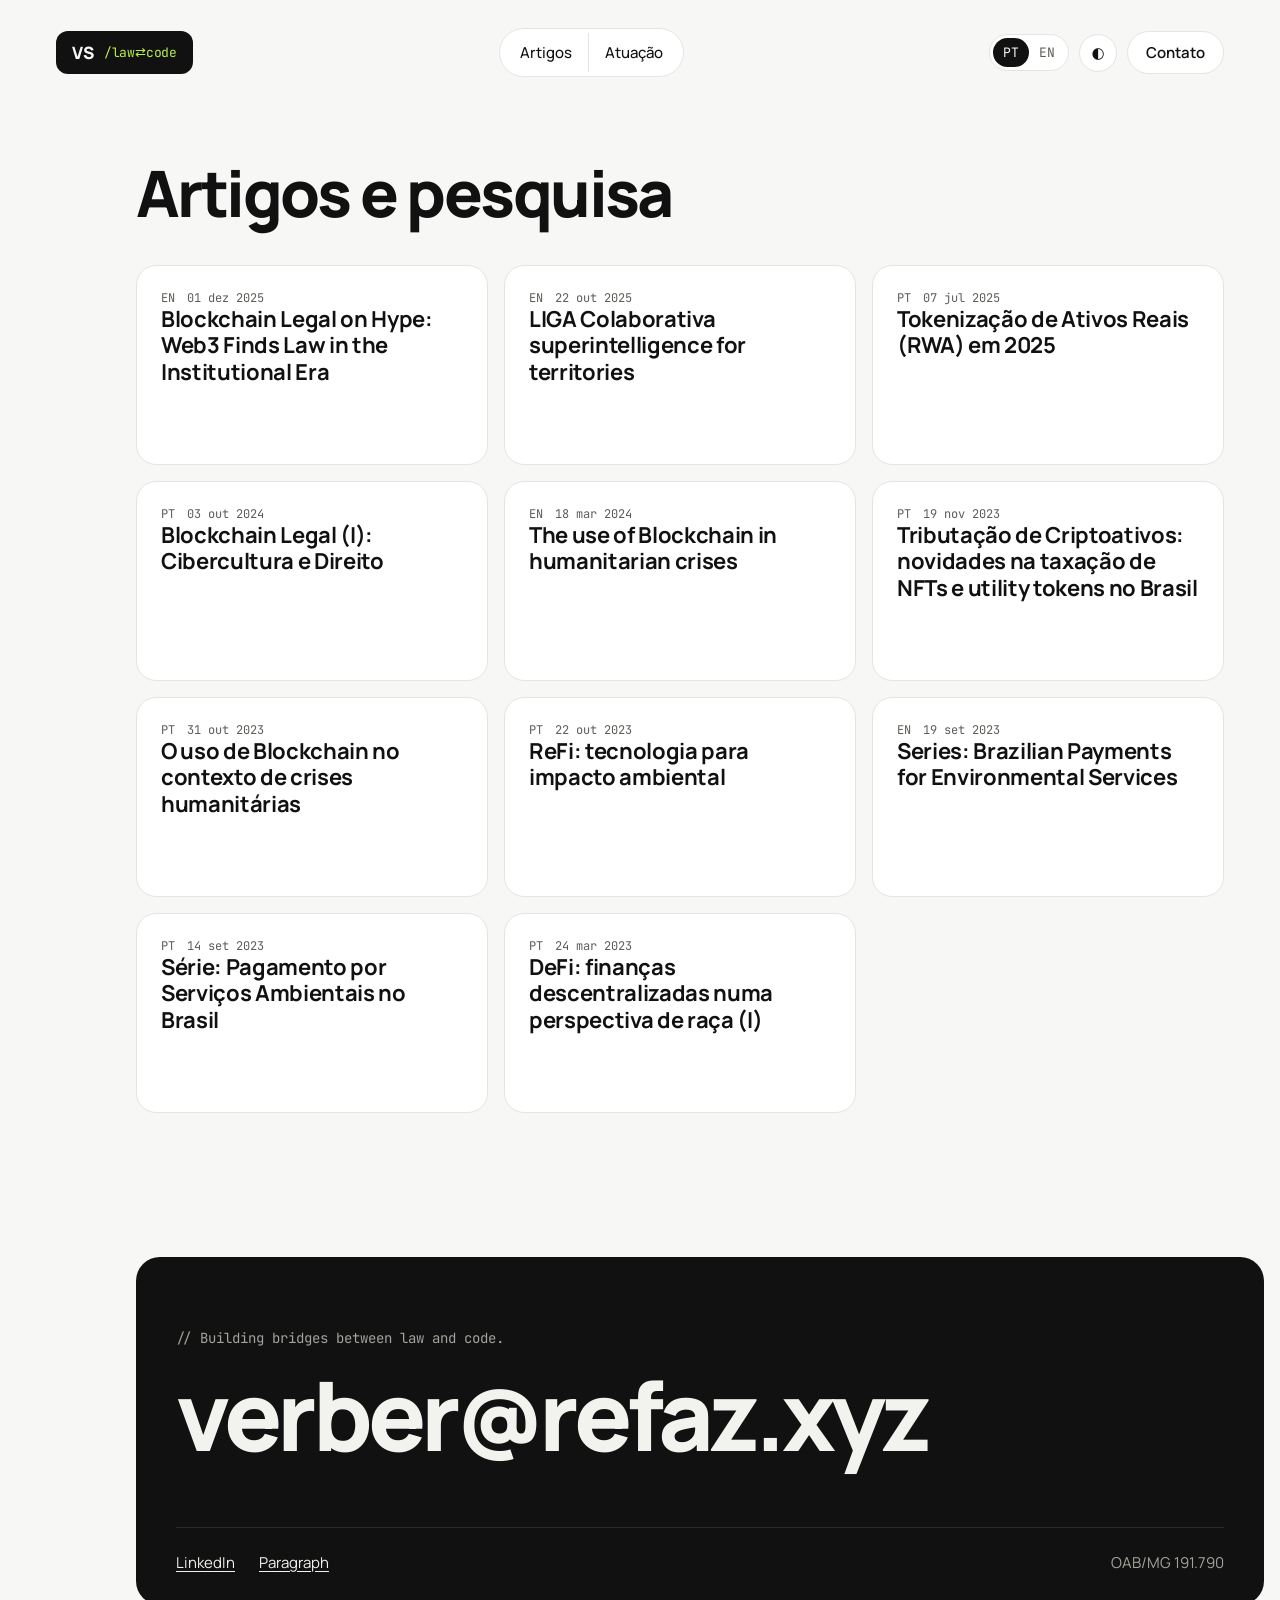
==== artigos/index.html @ 35f4c139 "Página de Artigos (PT e EN), imagem og 1200x630 e sitemap com 4 URLs" ====
<!doctype html>
<html lang="pt-BR">
<head>
<meta charset="utf-8">
<meta name="viewport" content="width=device-width, initial-scale=1">
<title>Artigos e pesquisa | Verber Souza</title>
<meta name="description" content="Artigos e pesquisa de Verber Souza sobre blockchain, criptoativos, tokenização, DeFi e finanças regenerativas, publicados no Paragraph.">
<link rel="canonical" href="https://verber.refaz.studio/artigos/">
<link rel="alternate" hreflang="pt-BR" href="https://verber.refaz.studio/artigos/">
<link rel="alternate" hreflang="en" href="https://verber.refaz.studio/en/articles/">
<link rel="alternate" hreflang="x-default" href="https://verber.refaz.studio/artigos/">
<meta property="og:type" content="website">
<meta property="og:title" content="Artigos e pesquisa | Verber Souza">
<meta property="og:description" content="Artigos e pesquisa de Verber Souza sobre blockchain, criptoativos, tokenização, DeFi e finanças regenerativas, publicados no Paragraph.">
<meta property="og:url" content="https://verber.refaz.studio/artigos/">
<meta property="og:image" content="https://verber.refaz.studio/assets/og-image.jpg">
<meta property="og:locale" content="pt_BR">
<meta name="twitter:card" content="summary_large_image">
<link rel="preconnect" href="https://fonts.googleapis.com">
<link rel="preconnect" href="https://fonts.gstatic.com" crossorigin>
<link href="https://fonts.googleapis.com/css2?family=Manrope:wght@400;500;600;700;800&family=JetBrains+Mono:wght@400;500&display=swap" rel="stylesheet">
<link rel="stylesheet" href="../assets/style.css">
<script>try{var s=localStorage.getItem('theme');if(s==='dark'||s==='light')document.documentElement.dataset.theme=s}catch(e){}</script>
<script type="application/ld+json">{"@context": "https://schema.org", "@type": "CollectionPage", "name": "Artigos e pesquisa | Verber Souza", "url": "https://verber.refaz.studio/artigos/", "inLanguage": "pt-BR", "description": "Artigos e pesquisa de Verber Souza sobre blockchain, criptoativos, tokenização, DeFi e finanças regenerativas, publicados no Paragraph.", "isPartOf": {"@type": "WebSite", "name": "Verber Souza", "url": "https://verber.refaz.studio/"}, "author": {"@type": "Person", "name": "Verber Souza", "url": "https://verber.refaz.studio/"}, "mainEntity": {"@type": "ItemList", "itemListElement": [{"@type": "ListItem", "position": 1, "name": "Blockchain Legal on Hype: Web3 Finds Law in the Institutional Era", "url": "https://paragraph.com/@verb4l/blockchain-legal-on-hype-web3-finds-law-institutional-era"}, {"@type": "ListItem", "position": 2, "name": "LIGA Colaborativa superintelligence for territories", "url": "https://paragraph.com/@verb4l/liga-colaborativa-superintelligence-for-territories"}, {"@type": "ListItem", "position": 3, "name": "Tokenização de Ativos Reais (RWA) em 2025", "url": "https://paragraph.com/@verb4l/tokeniza-o-de-ativos-reais-rwa-em-2025"}, {"@type": "ListItem", "position": 4, "name": "Blockchain Legal (I): Cibercultura e Direito", "url": "https://paragraph.com/@verb4l/blockchain-legal-i-cibercultura-e-direito"}, {"@type": "ListItem", "position": 5, "name": "The use of Blockchain in humanitarian crises", "url": "https://paragraph.com/@verb4l/the-use-of-blockchain-in-humanitarian-crises"}, {"@type": "ListItem", "position": 6, "name": "Tributação de Criptoativos: novidades na taxação de NFTs e utility tokens no Brasil", "url": "https://paragraph.com/@verb4l/tributa-o-de-criptoativos-novidades-na-taxa-o-de-nfts-e-utility-tokens-no-brasil"}, {"@type": "ListItem", "position": 7, "name": "O uso de Blockchain no contexto de crises humanitárias", "url": "https://paragraph.com/@verb4l/o-uso-de-blockchain-no-contexto-de-crises-humanit-rias"}, {"@type": "ListItem", "position": 8, "name": "ReFi: tecnologia para impacto ambiental", "url": "https://paragraph.com/@verb4l/refi-tecnologia-para-impacto-ambiental"}, {"@type": "ListItem", "position": 9, "name": "Series: Brazilian Payments for Environmental Services", "url": "https://paragraph.com/@verb4l/series-brazilian-payments-for-environmental-services"}, {"@type": "ListItem", "position": 10, "name": "Série: Pagamento por Serviços Ambientais no Brasil", "url": "https://paragraph.com/@verb4l/s-rie-pagamento-por-servi-os-ambientais-no-brasil"}, {"@type": "ListItem", "position": 11, "name": "DeFi: finanças descentralizadas numa perspectiva de raça (I)", "url": "https://paragraph.com/@verb4l/defi-finan-as-descentralizadas-numa-perspectiva-de-ra-a-i"}]}}</script>
</head>
<body>
<div class="shell">
<header class="top">
<a class="logo" href="../"><span class="logo-vs">VS</span><span class="logo-tag">/law⇄code</span></a>
<nav class="pill nav" aria-label="Principal"><a href="./">Artigos</a><a href="../#atuacao">Atuação</a></nav>
<div class="top-right">
<div class="lang" role="group" aria-label="Language"><a href="./" hreflang="pt-BR" lang="pt-BR" aria-current="true">PT</a><a href="../en/articles/" hreflang="en" lang="en">EN</a></div>
<button class="icon-btn" type="button" data-theme-toggle aria-label="Alternar tema">◐</button>
<a class="contact-btn" href="#contato">Contato</a>
<details class="menu"><summary class="icon-btn" aria-label="Menu">☰</summary><div class="menu-panel"><a href="./">Artigos</a><a href="../#atuacao">Atuação</a><a href="#contato">Contato</a></div></details>
</div>
</header>

<section class="row sec page-top" id="artigos"><div class="gutter" aria-hidden="true"></div><div class="sec-body"><h1 class="page-title" data-reveal>Artigos e pesquisa</h1><div class="cards articles" data-reveal><article class="card article"><div class="meta"><span>EN</span><time datetime="2025-12-01">01 dez 2025</time></div><h3><a href="https://paragraph.com/@verb4l/blockchain-legal-on-hype-web3-finds-law-institutional-era" rel="noopener">Blockchain Legal on Hype: Web3 Finds Law in the Institutional Era</a></h3></article><article class="card article"><div class="meta"><span>EN</span><time datetime="2025-10-22">22 out 2025</time></div><h3><a href="https://paragraph.com/@verb4l/liga-colaborativa-superintelligence-for-territories" rel="noopener">LIGA Colaborativa superintelligence for territories</a></h3></article><article class="card article"><div class="meta"><span>PT</span><time datetime="2025-07-07">07 jul 2025</time></div><h3><a href="https://paragraph.com/@verb4l/tokeniza-o-de-ativos-reais-rwa-em-2025" rel="noopener">Tokenização de Ativos Reais (RWA) em 2025</a></h3></article><article class="card article"><div class="meta"><span>PT</span><time datetime="2024-10-03">03 out 2024</time></div><h3><a href="https://paragraph.com/@verb4l/blockchain-legal-i-cibercultura-e-direito" rel="noopener">Blockchain Legal (I): Cibercultura e Direito</a></h3></article><article class="card article"><div class="meta"><span>EN</span><time datetime="2024-03-18">18 mar 2024</time></div><h3><a href="https://paragraph.com/@verb4l/the-use-of-blockchain-in-humanitarian-crises" rel="noopener">The use of Blockchain in humanitarian crises</a></h3></article><article class="card article"><div class="meta"><span>PT</span><time datetime="2023-11-19">19 nov 2023</time></div><h3><a href="https://paragraph.com/@verb4l/tributa-o-de-criptoativos-novidades-na-taxa-o-de-nfts-e-utility-tokens-no-brasil" rel="noopener">Tributação de Criptoativos: novidades na taxação de NFTs e utility tokens no Brasil</a></h3></article><article class="card article"><div class="meta"><span>PT</span><time datetime="2023-10-31">31 out 2023</time></div><h3><a href="https://paragraph.com/@verb4l/o-uso-de-blockchain-no-contexto-de-crises-humanit-rias" rel="noopener">O uso de Blockchain no contexto de crises humanitárias</a></h3></article><article class="card article"><div class="meta"><span>PT</span><time datetime="2023-10-22">22 out 2023</time></div><h3><a href="https://paragraph.com/@verb4l/refi-tecnologia-para-impacto-ambiental" rel="noopener">ReFi: tecnologia para impacto ambiental</a></h3></article><article class="card article"><div class="meta"><span>EN</span><time datetime="2023-09-19">19 set 2023</time></div><h3><a href="https://paragraph.com/@verb4l/series-brazilian-payments-for-environmental-services" rel="noopener">Series: Brazilian Payments for Environmental Services</a></h3></article><article class="card article"><div class="meta"><span>PT</span><time datetime="2023-09-14">14 set 2023</time></div><h3><a href="https://paragraph.com/@verb4l/s-rie-pagamento-por-servi-os-ambientais-no-brasil" rel="noopener">Série: Pagamento por Serviços Ambientais no Brasil</a></h3></article><article class="card article"><div class="meta"><span>PT</span><time datetime="2023-03-24">24 mar 2023</time></div><h3><a href="https://paragraph.com/@verb4l/defi-finan-as-descentralizadas-numa-perspectiva-de-ra-a-i" rel="noopener">DeFi: finanças descentralizadas numa perspectiva de raça (I)</a></h3></article></div></div></section>

<footer class="row foot" id="contato"><div class="gutter" aria-hidden="true"></div>
<div class="foot-card"><div class="foot-top"><div class="motto" lang="en">// Building bridges between law and code.</div><a class="mail" href="mailto:verber@refaz.xyz">verber@refaz.xyz</a></div>
<div class="foot-bottom"><div class="links"><a href="https://www.linkedin.com/in/verber-souza" rel="me noopener">LinkedIn</a><a href="https://paragraph.com/@verb4l" rel="me noopener">Paragraph</a></div><span class="oab">OAB/MG 191.790</span></div></div></footer>
</div>
<script src="../assets/main.js"></script>
</body>
</html>
---- assets/style.css ----
:root {
  --bg: #f7f7f5;
  --ink: #111;
  --card: #fff;
  --line: #e4e4e0;
  --muted: #5c5c58;
  --num: #bdbdb7;
  --band: #fff;
  --accent: #b8f04a;
  --logo-accent: #b8f04a;
  --foot-bg: #111;
  --foot-ink: #f2f2ee;
  --foot-muted: #a3a39d;
  --foot-line: #2a2a27;
  --thumb: #f2f2ee;
  --thumb-line: #e8e8e3;
  --gutter: 112px;
  --pad: 0 56px 0 24px;
  --sans: 'Manrope', system-ui, sans-serif;
  --mono: 'JetBrains Mono', ui-monospace, monospace;
  color-scheme: light;
}
@media (prefers-color-scheme: dark) {
  :root:not([data-theme='light']) {
    --bg: #0e0e0d; --ink: #f2f2ee; --card: #181817; --line: #2a2a27; --muted: #a3a39d;
    --num: #4a4a46; --band: #181817; --logo-accent: #5c5c58;
    --foot-bg: #f2f2ee; --foot-ink: #0e0e0d; --foot-muted: #5c5c58; --foot-line: #d6d6d0;
    --thumb: #222220; --thumb-line: #2a2a27; color-scheme: dark;
  }
}
:root[data-theme='dark'] {
  --bg: #0e0e0d; --ink: #f2f2ee; --card: #181817; --line: #2a2a27; --muted: #a3a39d;
  --num: #4a4a46; --band: #181817; --logo-accent: #5c5c58;
  --foot-bg: #f2f2ee; --foot-ink: #0e0e0d; --foot-muted: #5c5c58; --foot-line: #d6d6d0;
  --thumb: #222220; --thumb-line: #2a2a27; color-scheme: dark;
}

*, *::before, *::after { box-sizing: border-box; }
html { -webkit-text-size-adjust: 100%; scroll-behavior: smooth; }
body {
  margin: 0; background: var(--bg); color: var(--ink);
  font-family: var(--sans); -webkit-font-smoothing: antialiased;
}
a { color: inherit; text-decoration: none; }
a:hover { opacity: 0.7; }
:focus-visible { outline: 2px solid var(--ink); outline-offset: 3px; }
h1, h2, h3, p { margin: 0; }
img { display: block; max-width: 100%; height: auto; }
[id] { scroll-margin-top: 16px; }

.shell { max-width: 1440px; margin: 0 auto; }
.row { display: grid; grid-template-columns: var(--gutter) minmax(0, 1fr); padding: var(--pad); }

/* Cabeçalho */
.top { display: flex; align-items: center; justify-content: space-between; padding: 28px 56px; gap: 12px; }
.logo {
  display: flex; align-items: center; gap: 10px; background: var(--ink); color: var(--bg);
  padding: 10px 16px; border-radius: 12px; font-weight: 800; font-size: 17px; letter-spacing: -0.01em;
}
.logo-tag { font-family: var(--mono); font-weight: 400; font-size: 13px; color: var(--logo-accent); }
.pill { display: flex; background: var(--card); border: 1px solid var(--line); border-radius: 999px; padding: 4px; font-size: 15px; font-weight: 500; }
.nav a { padding: 9px 16px; }
.nav a + a { border-left: 1px solid var(--line); }
.top-right { display: flex; gap: 10px; align-items: center; }
.lang { display: flex; font-family: var(--mono); font-size: 13px; border: 1px solid var(--line); border-radius: 999px; padding: 3px; background: var(--card); }
.lang a { padding: 6px 10px; border-radius: 999px; color: var(--muted); }
.lang a[aria-current] { background: var(--ink); color: var(--bg); }
.icon-btn {
  border: 1px solid var(--line); background: var(--card); color: inherit; border-radius: 999px;
  width: 38px; height: 38px; display: grid; place-items: center; font-size: 15px; cursor: pointer; padding: 0; font-family: inherit;
}
.contact-btn { background: var(--card); border: 1px solid var(--line); border-radius: 999px; padding: 10px 18px; font-size: 15px; font-weight: 600; }
.menu { display: none; position: relative; }
.menu summary { list-style: none; }
.menu summary::-webkit-details-marker { display: none; }
.menu-panel {
  position: absolute; right: 0; top: 52px; z-index: 5; min-width: 180px; background: var(--card);
  border: 1px solid var(--line); border-radius: 16px; padding: 8px; display: flex; flex-direction: column;
}
.menu-panel a { padding: 12px 14px; border-radius: 10px; }

/* Hero */
.hero { position: relative; }
.gutter { position: relative; }
.nums {
  position: absolute; left: 0; top: 72px; width: 60px; display: flex; flex-direction: column; align-items: flex-end;
  font-family: var(--mono); font-size: 13px; line-height: 42px; color: var(--num); user-select: none;
}
.hero-body {
  position: relative; padding: 72px 0; display: grid; grid-template-columns: minmax(0, 1.5fr) minmax(0, 1fr);
  gap: 64px; align-items: end;
}
.hero-text { display: flex; flex-direction: column; gap: 32px; }
.tagline { font-family: var(--mono); font-size: 15px; color: var(--muted); min-height: 20px; }
.hero-head { display: flex; flex-direction: column; gap: 24px; }
h1 { font-size: 96px; line-height: 0.95; font-weight: 800; letter-spacing: -0.045em; text-wrap: balance; }
.sub { font-size: 26px; line-height: 1.4; font-weight: 500; letter-spacing: -0.01em; max-width: 720px; text-wrap: pretty; }
.ctas { display: flex; gap: 12px; flex-wrap: wrap; }
.btn { padding: 16px 24px; border-radius: 999px; font-weight: 600; font-size: 16px; }
.btn-solid { background: var(--ink); color: var(--bg); }
.btn-ghost { background: var(--card); border: 1px solid var(--line); }
.photo { width: 100%; aspect-ratio: 4 / 5; object-fit: cover; border-radius: 20px; border: 1px solid var(--line); background: var(--card); }

/* Faixa de credenciais */
.marquee-wrap { position: relative; padding-bottom: 128px; }
.marquee { position: relative; background: var(--band); overflow-x: auto; scrollbar-width: none; }
.marquee::-webkit-scrollbar { display: none; }
.track { display: flex; width: max-content; height: 88px; will-change: transform; }
.track ul { margin: 0; padding: 0; list-style: none; display: flex; }
.track li { display: flex; align-items: center; gap: 14px; padding: 0 36px; border-right: 1px solid var(--line); white-space: nowrap; }
.mark { width: 8px; height: 8px; background: var(--accent); flex-shrink: 0; }
.org { font-size: 26px; font-weight: 800; letter-spacing: -0.03em; }
.role { font-family: var(--mono); font-size: 13px; color: var(--muted); }

/* Seções */
.sec-body { padding-bottom: 144px; display: flex; flex-direction: column; gap: 40px; }
h2 { font-size: 64px; font-weight: 800; letter-spacing: -0.04em; line-height: 1; }
.cards { display: grid; grid-template-columns: repeat(3, minmax(0, 1fr)); gap: 16px; }
.card { background: var(--card); border: 1px solid var(--line); }
.article { position: relative; border-radius: 20px; padding: 24px; display: flex; flex-direction: column; min-height: 200px; }
.meta { display: flex; gap: 12px; order: 0; font-family: var(--mono); font-size: 12px; color: var(--muted); }
.article h3 { order: 1; font-size: 22px; line-height: 1.2; font-weight: 700; letter-spacing: -0.015em; text-wrap: pretty; }
.article h3 a::after { content: ""; position: absolute; inset: 0; border-radius: inherit; }
.more { align-self: flex-start; border: 1px solid var(--line); background: var(--card); border-radius: 999px; padding: 14px 22px; font-weight: 600; font-size: 15px; }
.area { border-radius: 18px; padding: 28px; min-height: 200px; display: flex; flex-direction: column; gap: 8px; }
.areas .card:last-child:nth-child(3n+1) { grid-column: 1 / -1; min-height: 0; }
.area h3 { font-size: 24px; line-height: 1.15; font-weight: 700; letter-spacing: -0.02em; }
.area p { font-size: 15px; line-height: 1.5; color: var(--muted); }
.areas .area:last-child:nth-child(3n + 1) { grid-column: 1 / -1; min-height: 140px; }

/* Rodapé */
.foot { padding: 0 16px 16px 24px; }
.foot-card { padding: 72px 40px 32px; background: var(--foot-bg); color: var(--foot-ink); border-radius: 24px; display: flex; flex-direction: column; gap: 64px; }
.foot-top { display: flex; flex-direction: column; gap: 20px; }
.motto { font-family: var(--mono); font-size: 14px; color: var(--foot-muted); }
.mail { font-size: 96px; font-weight: 800; letter-spacing: -0.05em; line-height: 1; overflow-wrap: anywhere; }
.foot-bottom { display: flex; justify-content: space-between; flex-wrap: wrap; gap: 24px; font-size: 15px; border-top: 1px solid var(--foot-line); padding-top: 24px; }
.links { display: flex; gap: 24px; flex-wrap: wrap; }
.links a { text-decoration: underline; text-underline-offset: 3px; }
.oab { color: var(--foot-muted); }

/* Movimento: só quando o script ativa a classe */
.motion [data-reveal] { opacity: 0; transform: translateY(18px); transition: opacity 0.7s cubic-bezier(0.2, 0.7, 0.2, 1), transform 0.7s cubic-bezier(0.2, 0.7, 0.2, 1); }
.motion [data-reveal].in { opacity: 1; transform: none; }

/* Mobile */
@media (max-width: 900px) {
  :root { --gutter: 36px; --pad: 0 20px 0 8px; }
  .top { padding: 18px 20px; }
  .logo { padding: 8px 12px; border-radius: 10px; font-size: 15px; }
  .logo-tag, .nav, .contact-btn { display: none; }
  .menu { display: block; }
  .top-right { gap: 8px; }
  .lang { font-size: 12px; }
  .lang a { padding: 5px 9px; }
  .icon-btn { width: 44px; height: 44px; }
  .nums { top: 32px; width: 18px; font-size: 10px; line-height: 34px; }
  .hero-body { padding: 32px 0 40px; grid-template-columns: minmax(0, 1fr); gap: 22px; align-items: start; }
  .hero-text { gap: 22px; }
  .tagline { font-size: 12px; line-height: 1.6; }
  .hero-head { gap: 22px; }
  h1 { font-size: clamp(36px, 11vw, 64px); line-height: 0.98; }
  .sub { font-size: 19px; }
  .photo { border-radius: 18px; }
  .ctas { order: 3; }
  .btn-solid { flex: 1; text-align: center; padding: 15px; }
  .btn-ghost { display: none; }
  .hero-text { display: contents; }
  .tagline { order: 0; } .hero-head { order: 1; } .photo { order: 2; }
  .hero-body { display: flex; flex-direction: column; }
  .marquee-wrap { padding-bottom: 72px; }
  .track { height: 64px; }
  .track li { padding: 0 22px; }
  .org { font-size: 18px; }
  .role { font-size: 11px; }
  .sec-body { padding-bottom: 80px; gap: 20px; }
  h2 { font-size: 34px; }
  .cards { grid-template-columns: minmax(0, 1fr); gap: 14px; }
  .article { border-radius: 16px; padding: 18px; min-height: 0; }
  .meta { font-size: 11px; }
  .article h3 { font-size: 17px; line-height: 1.25; }
  .areas .area:last-child:nth-child(3n + 1) { grid-column: auto; min-height: 0; }
  .areas .card:last-child:nth-child(3n+1) { grid-column: auto; }
  .area { border-radius: 16px; padding: 20px; min-height: 0; }
  .area h3 { font-size: 19px; line-height: 1.2; }
  .foot { display: block; padding: 0 12px 12px; }
  .foot .gutter { display: none; }
  .foot-card { padding: 36px 20px 24px; border-radius: 20px; gap: 28px; }
  .motto { font-size: 12px; line-height: 1.6; }
  .mail { font-size: clamp(22px, 8.6vw, 34px); letter-spacing: -0.04em; }
  .foot-bottom { border-top: 0; padding-top: 0; flex-direction: column; gap: 10px; }
  .links { gap: 10px 18px; }
}
@media (prefers-reduced-motion: reduce) {
  * { animation: none !important; transition: none !important; }
  html { scroll-behavior: auto; }
}

/* Páginas internas */
.page-top .sec-body { padding-top: 56px; }
.page-title { font-size: 64px; font-weight: 800; letter-spacing: -0.04em; line-height: 1; }
@media (max-width: 900px) {
  .page-top .sec-body { padding-top: 24px; }
  .page-title { font-size: 34px; }
}
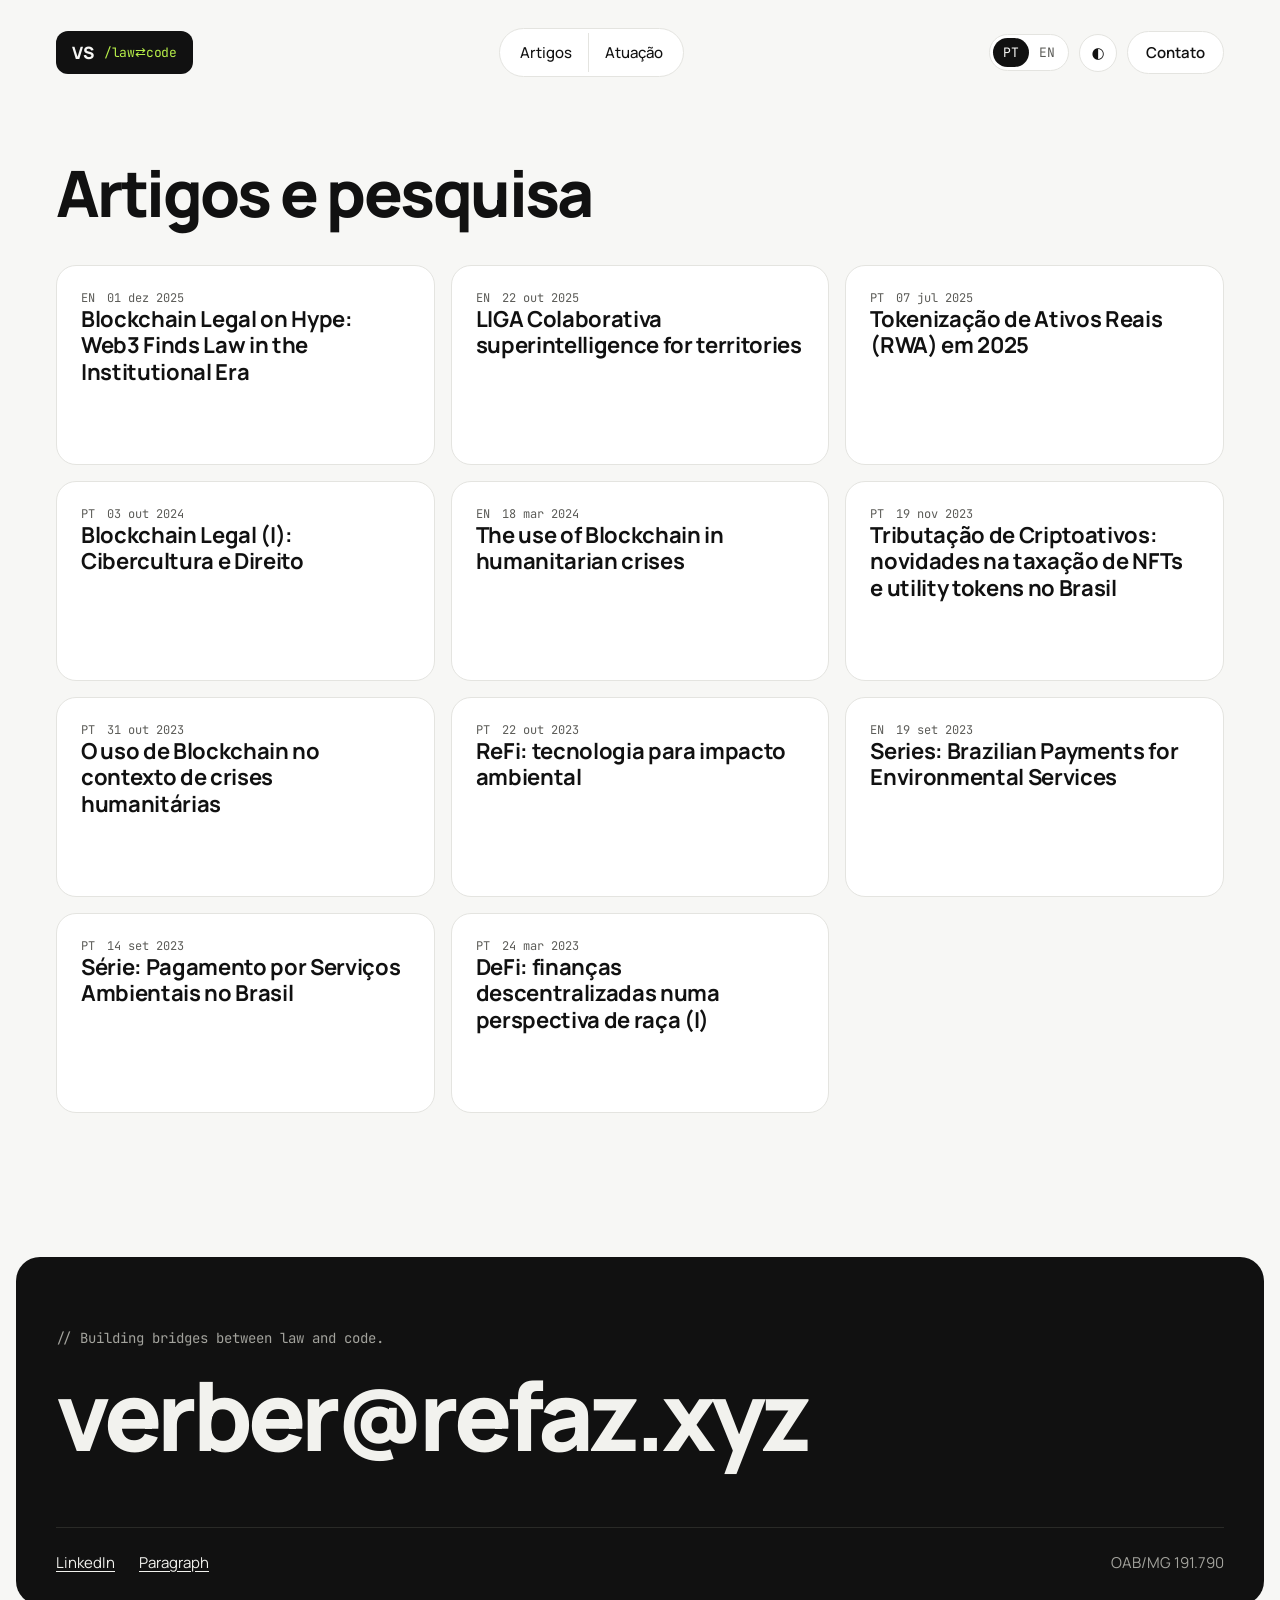
==== commit 65e4daeb: "Tese Legal engineering no topo, sem coluna de numeração, novo title e og-image" ====
--- a/artigos/index.html
+++ b/artigos/index.html
@@ -36,9 +36,9 @@
 </div>
 </header>
 
-<section class="row sec page-top" id="artigos"><div class="gutter" aria-hidden="true"></div><div class="sec-body"><h1 class="page-title" data-reveal>Artigos e pesquisa</h1><div class="cards articles" data-reveal><article class="card article"><div class="meta"><span>EN</span><time datetime="2025-12-01">01 dez 2025</time></div><h3><a href="https://paragraph.com/@verb4l/blockchain-legal-on-hype-web3-finds-law-institutional-era" rel="noopener">Blockchain Legal on Hype: Web3 Finds Law in the Institutional Era</a></h3></article><article class="card article"><div class="meta"><span>EN</span><time datetime="2025-10-22">22 out 2025</time></div><h3><a href="https://paragraph.com/@verb4l/liga-colaborativa-superintelligence-for-territories" rel="noopener">LIGA Colaborativa superintelligence for territories</a></h3></article><article class="card article"><div class="meta"><span>PT</span><time datetime="2025-07-07">07 jul 2025</time></div><h3><a href="https://paragraph.com/@verb4l/tokeniza-o-de-ativos-reais-rwa-em-2025" rel="noopener">Tokenização de Ativos Reais (RWA) em 2025</a></h3></article><article class="card article"><div class="meta"><span>PT</span><time datetime="2024-10-03">03 out 2024</time></div><h3><a href="https://paragraph.com/@verb4l/blockchain-legal-i-cibercultura-e-direito" rel="noopener">Blockchain Legal (I): Cibercultura e Direito</a></h3></article><article class="card article"><div class="meta"><span>EN</span><time datetime="2024-03-18">18 mar 2024</time></div><h3><a href="https://paragraph.com/@verb4l/the-use-of-blockchain-in-humanitarian-crises" rel="noopener">The use of Blockchain in humanitarian crises</a></h3></article><article class="card article"><div class="meta"><span>PT</span><time datetime="2023-11-19">19 nov 2023</time></div><h3><a href="https://paragraph.com/@verb4l/tributa-o-de-criptoativos-novidades-na-taxa-o-de-nfts-e-utility-tokens-no-brasil" rel="noopener">Tributação de Criptoativos: novidades na taxação de NFTs e utility tokens no Brasil</a></h3></article><article class="card article"><div class="meta"><span>PT</span><time datetime="2023-10-31">31 out 2023</time></div><h3><a href="https://paragraph.com/@verb4l/o-uso-de-blockchain-no-contexto-de-crises-humanit-rias" rel="noopener">O uso de Blockchain no contexto de crises humanitárias</a></h3></article><article class="card article"><div class="meta"><span>PT</span><time datetime="2023-10-22">22 out 2023</time></div><h3><a href="https://paragraph.com/@verb4l/refi-tecnologia-para-impacto-ambiental" rel="noopener">ReFi: tecnologia para impacto ambiental</a></h3></article><article class="card article"><div class="meta"><span>EN</span><time datetime="2023-09-19">19 set 2023</time></div><h3><a href="https://paragraph.com/@verb4l/series-brazilian-payments-for-environmental-services" rel="noopener">Series: Brazilian Payments for Environmental Services</a></h3></article><article class="card article"><div class="meta"><span>PT</span><time datetime="2023-09-14">14 set 2023</time></div><h3><a href="https://paragraph.com/@verb4l/s-rie-pagamento-por-servi-os-ambientais-no-brasil" rel="noopener">Série: Pagamento por Serviços Ambientais no Brasil</a></h3></article><article class="card article"><div class="meta"><span>PT</span><time datetime="2023-03-24">24 mar 2023</time></div><h3><a href="https://paragraph.com/@verb4l/defi-finan-as-descentralizadas-numa-perspectiva-de-ra-a-i" rel="noopener">DeFi: finanças descentralizadas numa perspectiva de raça (I)</a></h3></article></div></div></section>
+<section class="row sec page-top" id="artigos"><div class="sec-body"><h1 class="page-title" data-reveal>Artigos e pesquisa</h1><div class="cards articles" data-reveal><article class="card article"><div class="meta"><span>EN</span><time datetime="2025-12-01">01 dez 2025</time></div><h3><a href="https://paragraph.com/@verb4l/blockchain-legal-on-hype-web3-finds-law-institutional-era" rel="noopener">Blockchain Legal on Hype: Web3 Finds Law in the Institutional Era</a></h3></article><article class="card article"><div class="meta"><span>EN</span><time datetime="2025-10-22">22 out 2025</time></div><h3><a href="https://paragraph.com/@verb4l/liga-colaborativa-superintelligence-for-territories" rel="noopener">LIGA Colaborativa superintelligence for territories</a></h3></article><article class="card article"><div class="meta"><span>PT</span><time datetime="2025-07-07">07 jul 2025</time></div><h3><a href="https://paragraph.com/@verb4l/tokeniza-o-de-ativos-reais-rwa-em-2025" rel="noopener">Tokenização de Ativos Reais (RWA) em 2025</a></h3></article><article class="card article"><div class="meta"><span>PT</span><time datetime="2024-10-03">03 out 2024</time></div><h3><a href="https://paragraph.com/@verb4l/blockchain-legal-i-cibercultura-e-direito" rel="noopener">Blockchain Legal (I): Cibercultura e Direito</a></h3></article><article class="card article"><div class="meta"><span>EN</span><time datetime="2024-03-18">18 mar 2024</time></div><h3><a href="https://paragraph.com/@verb4l/the-use-of-blockchain-in-humanitarian-crises" rel="noopener">The use of Blockchain in humanitarian crises</a></h3></article><article class="card article"><div class="meta"><span>PT</span><time datetime="2023-11-19">19 nov 2023</time></div><h3><a href="https://paragraph.com/@verb4l/tributa-o-de-criptoativos-novidades-na-taxa-o-de-nfts-e-utility-tokens-no-brasil" rel="noopener">Tributação de Criptoativos: novidades na taxação de NFTs e utility tokens no Brasil</a></h3></article><article class="card article"><div class="meta"><span>PT</span><time datetime="2023-10-31">31 out 2023</time></div><h3><a href="https://paragraph.com/@verb4l/o-uso-de-blockchain-no-contexto-de-crises-humanit-rias" rel="noopener">O uso de Blockchain no contexto de crises humanitárias</a></h3></article><article class="card article"><div class="meta"><span>PT</span><time datetime="2023-10-22">22 out 2023</time></div><h3><a href="https://paragraph.com/@verb4l/refi-tecnologia-para-impacto-ambiental" rel="noopener">ReFi: tecnologia para impacto ambiental</a></h3></article><article class="card article"><div class="meta"><span>EN</span><time datetime="2023-09-19">19 set 2023</time></div><h3><a href="https://paragraph.com/@verb4l/series-brazilian-payments-for-environmental-services" rel="noopener">Series: Brazilian Payments for Environmental Services</a></h3></article><article class="card article"><div class="meta"><span>PT</span><time datetime="2023-09-14">14 set 2023</time></div><h3><a href="https://paragraph.com/@verb4l/s-rie-pagamento-por-servi-os-ambientais-no-brasil" rel="noopener">Série: Pagamento por Serviços Ambientais no Brasil</a></h3></article><article class="card article"><div class="meta"><span>PT</span><time datetime="2023-03-24">24 mar 2023</time></div><h3><a href="https://paragraph.com/@verb4l/defi-finan-as-descentralizadas-numa-perspectiva-de-ra-a-i" rel="noopener">DeFi: finanças descentralizadas numa perspectiva de raça (I)</a></h3></article></div></div></section>
 
-<footer class="row foot" id="contato"><div class="gutter" aria-hidden="true"></div>
+<footer class="row foot" id="contato">
 <div class="foot-card"><div class="foot-top"><div class="motto" lang="en">// Building bridges between law and code.</div><a class="mail" href="mailto:verber@refaz.xyz">verber@refaz.xyz</a></div>
 <div class="foot-bottom"><div class="links"><a href="https://www.linkedin.com/in/verber-souza" rel="me noopener">LinkedIn</a><a href="https://paragraph.com/@verb4l" rel="me noopener">Paragraph</a></div><span class="oab">OAB/MG 191.790</span></div></div></footer>
 </div>
--- a/assets/style.css
+++ b/assets/style.css
@@ -14,8 +14,7 @@
   --foot-line: #2a2a27;
   --thumb: #f2f2ee;
   --thumb-line: #e8e8e3;
-  --gutter: 112px;
-  --pad: 0 56px 0 24px;
+  --pad: 0 56px;
   --sans: 'Manrope', system-ui, sans-serif;
   --mono: 'JetBrains Mono', ui-monospace, monospace;
   color-scheme: light;
@@ -49,7 +48,7 @@
 [id] { scroll-margin-top: 16px; }
 
 .shell { max-width: 1440px; margin: 0 auto; }
-.row { display: grid; grid-template-columns: var(--gutter) minmax(0, 1fr); padding: var(--pad); }
+.row { display: grid; grid-template-columns: minmax(0, 1fr); padding: var(--pad); }
 
 /* Cabeçalho */
 .top { display: flex; align-items: center; justify-content: space-between; padding: 28px 56px; gap: 12px; }
@@ -81,11 +80,6 @@
 
 /* Hero */
 .hero { position: relative; }
-.gutter { position: relative; }
-.nums {
-  position: absolute; left: 0; top: 72px; width: 60px; display: flex; flex-direction: column; align-items: flex-end;
-  font-family: var(--mono); font-size: 13px; line-height: 42px; color: var(--num); user-select: none;
-}
 .hero-body {
   position: relative; padding: 72px 0; display: grid; grid-template-columns: minmax(0, 1.5fr) minmax(0, 1fr);
   gap: 64px; align-items: end;
@@ -94,6 +88,7 @@
 .tagline { font-family: var(--mono); font-size: 15px; color: var(--muted); min-height: 20px; }
 .hero-head { display: flex; flex-direction: column; gap: 24px; }
 h1 { font-size: 96px; line-height: 0.95; font-weight: 800; letter-spacing: -0.045em; text-wrap: balance; }
+.fields { font-family: var(--mono); font-size: 14px; line-height: 1.6; color: var(--muted); max-width: 720px; }
 .sub { font-size: 26px; line-height: 1.4; font-weight: 500; letter-spacing: -0.01em; max-width: 720px; text-wrap: pretty; }
 .ctas { display: flex; gap: 12px; flex-wrap: wrap; }
 .btn { padding: 16px 24px; border-radius: 999px; font-weight: 600; font-size: 16px; }
@@ -129,7 +124,7 @@
 .areas .area:last-child:nth-child(3n + 1) { grid-column: 1 / -1; min-height: 140px; }
 
 /* Rodapé */
-.foot { padding: 0 16px 16px 24px; }
+.foot { padding: 0 16px 16px; }
 .foot-card { padding: 72px 40px 32px; background: var(--foot-bg); color: var(--foot-ink); border-radius: 24px; display: flex; flex-direction: column; gap: 64px; }
 .foot-top { display: flex; flex-direction: column; gap: 20px; }
 .motto { font-family: var(--mono); font-size: 14px; color: var(--foot-muted); }
@@ -145,7 +140,7 @@
 
 /* Mobile */
 @media (max-width: 900px) {
-  :root { --gutter: 36px; --pad: 0 20px 0 8px; }
+  :root { --pad: 0 20px; }
   .top { padding: 18px 20px; }
   .logo { padding: 8px 12px; border-radius: 10px; font-size: 15px; }
   .logo-tag, .nav, .contact-btn { display: none; }
@@ -154,13 +149,13 @@
   .lang { font-size: 12px; }
   .lang a { padding: 5px 9px; }
   .icon-btn { width: 44px; height: 44px; }
-  .nums { top: 32px; width: 18px; font-size: 10px; line-height: 34px; }
   .hero-body { padding: 32px 0 40px; grid-template-columns: minmax(0, 1fr); gap: 22px; align-items: start; }
   .hero-text { gap: 22px; }
   .tagline { font-size: 12px; line-height: 1.6; }
   .hero-head { gap: 22px; }
   h1 { font-size: clamp(36px, 11vw, 64px); line-height: 0.98; }
   .sub { font-size: 19px; }
+  .fields { font-size: 12px; }
   .photo { border-radius: 18px; }
   .ctas { order: 3; }
   .btn-solid { flex: 1; text-align: center; padding: 15px; }
@@ -184,7 +179,6 @@
   .area { border-radius: 16px; padding: 20px; min-height: 0; }
   .area h3 { font-size: 19px; line-height: 1.2; }
   .foot { display: block; padding: 0 12px 12px; }
-  .foot .gutter { display: none; }
   .foot-card { padding: 36px 20px 24px; border-radius: 20px; gap: 28px; }
   .motto { font-size: 12px; line-height: 1.6; }
   .mail { font-size: clamp(22px, 8.6vw, 34px); letter-spacing: -0.04em; }
